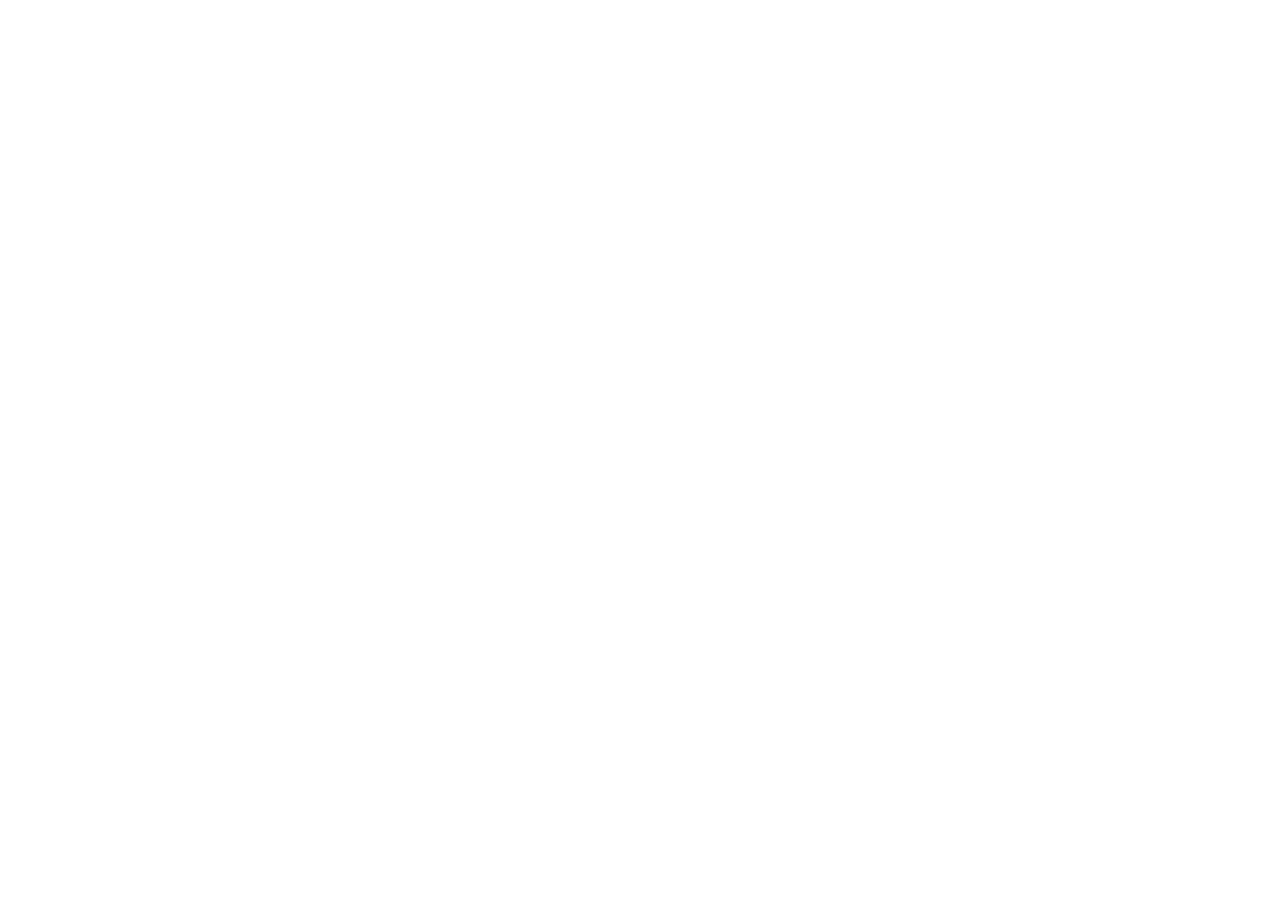
==== index.html @ 3ffa1465 "creacion del primer index" ====
<!DOCTYPE html>
<html lang="en">
<head>
    <meta charset="UTF-8">
    <meta name="viewport" content="width=device-width, initial-scale=1.0">

    <!-- Latest compiled and minified CSS -->
<link href="https://cdn.jsdelivr.net/npm/bootstrap@5.3.2/dist/css/bootstrap.min.css" rel="stylesheet">

<!-- Latest compiled JavaScript -->
<script src="https://cdn.jsdelivr.net/npm/bootstrap@5.3.2/dist/js/bootstrap.bundle.min.js"></script>

    <title>Pagina_1</title>
</head>
<body>
    
</body>
</html>
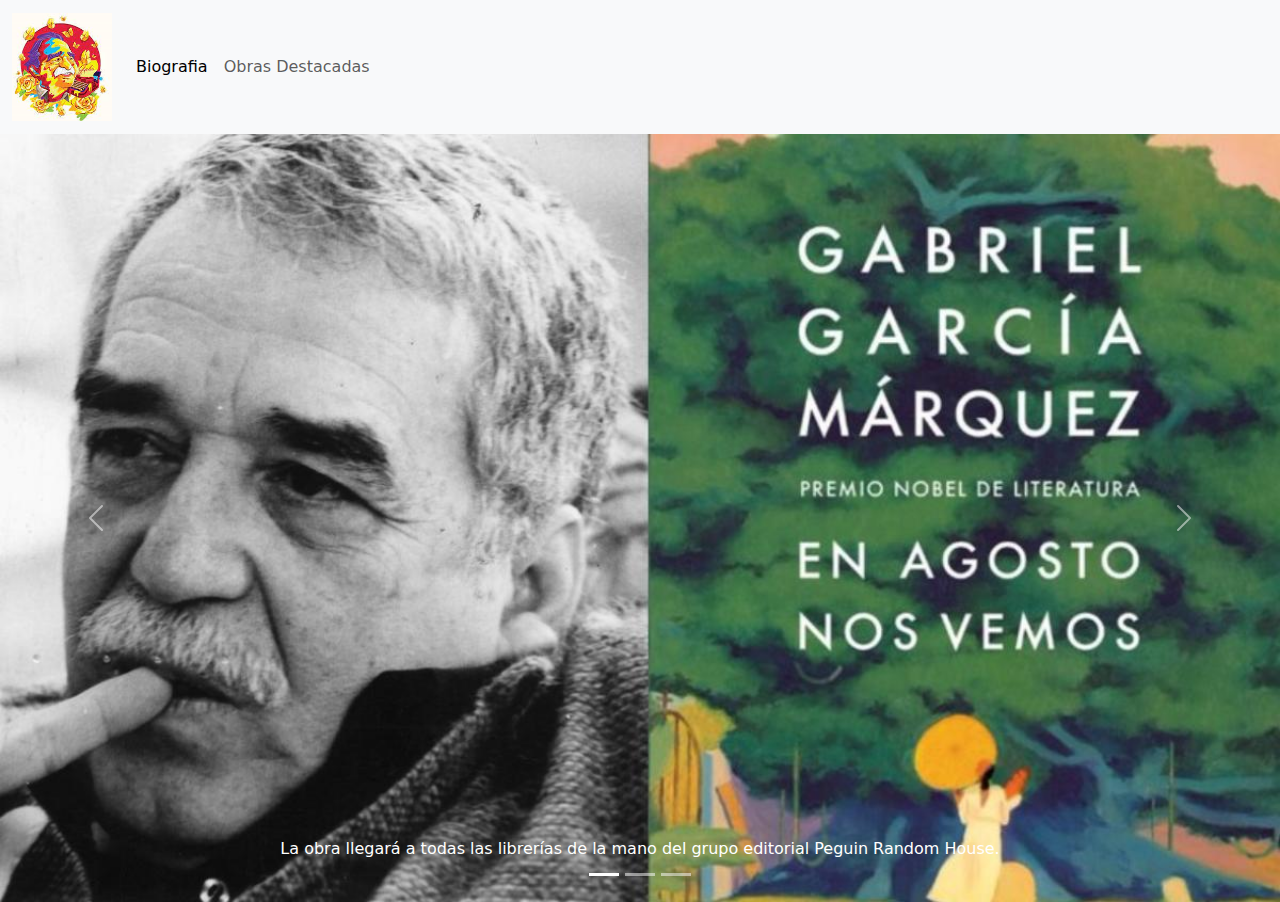
==== commit 4e6ef016: "Se agrega contenido al index y se crea el navbar" ====
--- a/index.html
+++ b/index.html
@@ -10,9 +10,74 @@
 <!-- Latest compiled JavaScript -->
 <script src="https://cdn.jsdelivr.net/npm/bootstrap@5.3.2/dist/js/bootstrap.bundle.min.js"></script>
 
-    <title>Pagina_1</title>
+    <title>Biografia Gabo</title>
 </head>
 <body>
-    
+    <nav class="navbar navbar-expand-lg navbar-light bg-body-tertiary">
+        <div class="container-fluid">
+          <a class="navbar-brand" href="index.html"><img src="img/gabo.png" alt="10" width="100" ></a>
+          <button
+            data-mdb-collapse-init
+            class="navbar-toggler"
+            type="button"
+            data-mdb-target="#navbarNavAltMarkup"
+            aria-controls="navbarNavAltMarkup"
+            aria-expanded="false"
+            aria-label="Toggle navigation"
+          >
+            <i class="fas fa-bars"></i>
+          </button>
+          <div class="collapse navbar-collapse" id="navbarNavAltMarkup">
+            <div class="navbar-nav">
+              <a class="nav-link active" aria-current="page" href="#">Biografia</a>
+              <a class="nav-link" href="#">Obras Destacadas</a>
+            </div>
+          </div>
+        </div>
+      </nav>
+
+<!-- Carousel -->
+<div id="demo" class="carousel slide" data-bs-ride="carousel" >
+
+    <!-- Indicators/dots -->
+    <div class="carousel-indicators">
+      <button type="button" data-bs-target="#demo" data-bs-slide-to="0" class="active" ></button>
+      <button type="button" data-bs-target="#demo" data-bs-slide-to="1"></button>
+      <button type="button" data-bs-target="#demo" data-bs-slide-to="2"></button>
+    </div>
+  
+    <!-- The slideshow/carousel -->
+    <div class="carousel-inner">
+      <div class="carousel-item active">
+        <a   href="https://www.eltiempo.com/cultura/gente/legado-de-gabriel-garcia-marquez-se-estrenara-en-agosto-nos-vemos-859445">
+        <img src="img/gaboNot1.jpeg" alt="La obra llegará a todas las librerías de la mano del grupo editorial Peguin Random House." class="d-block w-100" >
+        <span class="carousel-caption btn btn-line-Secondary">La obra llegará a todas las librerías de la mano del grupo editorial Peguin Random House.</span>
+      
+    </a> 
+      </div>
+      <div class="carousel-item">
+        <a href="https://www.senalcolombia.tv/cultura/gabriel-garcia-marquez-galeon-san-jose"> 
+          <img src="img/gaboNot2.jpg"  alt="Gabo se anticipó 30 años al hallazgo del Galeón San José" class="d-block w-100">
+          <span class="carousel-caption">Gabo se anticipó 30 años al hallazgo del Galeón San José</span>
+        </a>
+       
+      </div>
+      <div class="carousel-item">
+        <a href="https://hjck.com/libros/la-torre-colpatria-se-viste-de-realismo-magico-asi-anunciaran-la-novela-postuma-de-garcia-marquez-rg10"> 
+          <img src="img/descarga.jpg"  alt="Gabo se anticipó 30 años al hallazgo del Galeón San José" class="d-block w-100">
+          <span class="carousel-caption">La Torre Colpatria se viste de realismo mágico: así anunciarán la novela póstuma de García Márquez</span>
+        </a>
+      </div>
+    </div>
+  
+    <!-- Left and right controls/icons -->
+    <button class="carousel-control-prev" type="button" data-bs-target="#demo" data-bs-slide="prev">
+      <span class="carousel-control-prev-icon"></span>
+    </button>
+    <button class="carousel-control-next" type="button" data-bs-target="#demo" data-bs-slide="next">
+      <span class="carousel-control-next-icon"></span>
+    </button>
+  </div>
+
 </body>
 </html>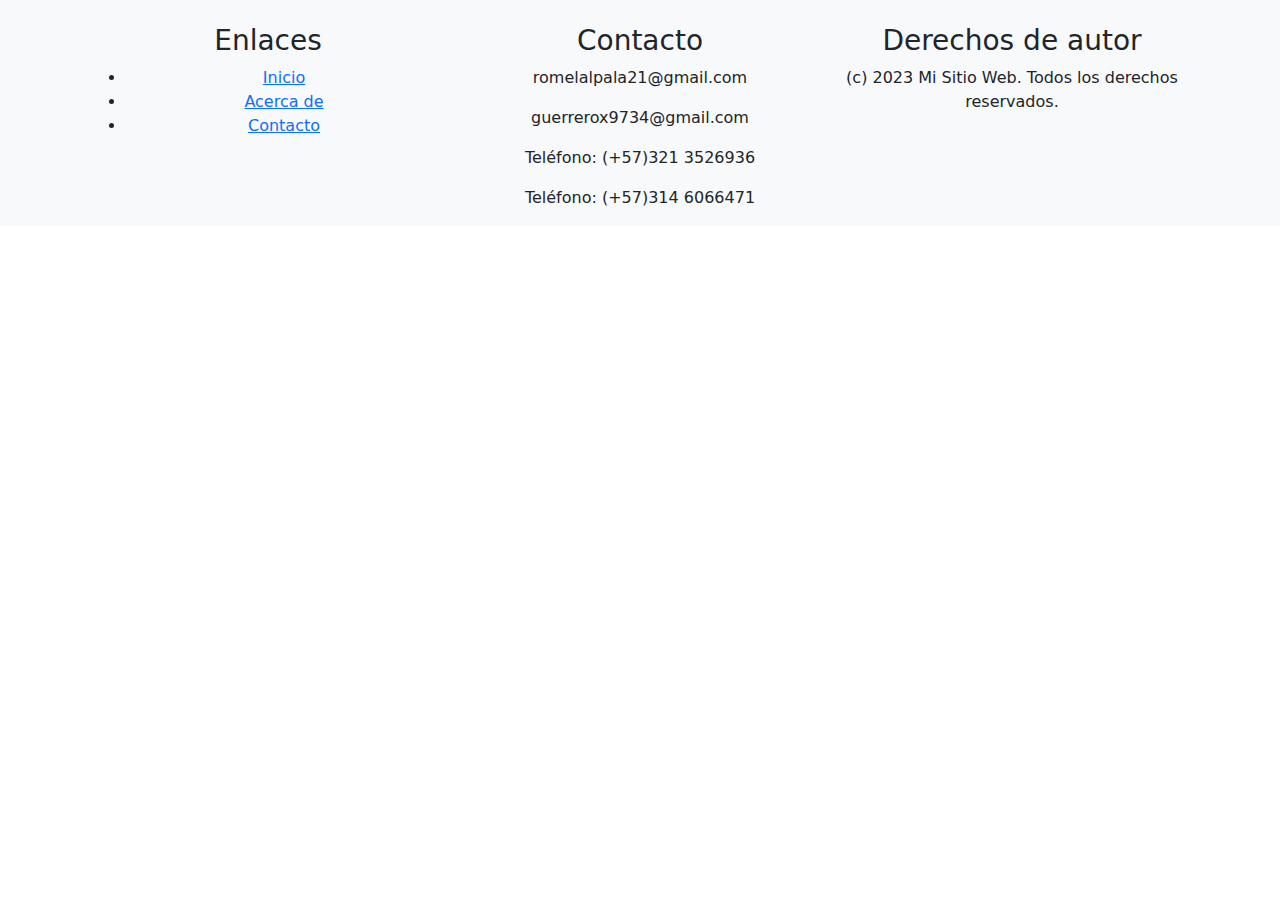
==== commit c223e260: "se crea el footer, con direccion de contacto  y enlaces" ====
--- a/index.html
+++ b/index.html
@@ -10,74 +10,36 @@
 <!-- Latest compiled JavaScript -->
 <script src="https://cdn.jsdelivr.net/npm/bootstrap@5.3.2/dist/js/bootstrap.bundle.min.js"></script>
 
-    <title>Biografia Gabo</title>
+    <title>Pagina_1</title>
 </head>
 <body>
-    <nav class="navbar navbar-expand-lg navbar-light bg-body-tertiary">
-        <div class="container-fluid">
-          <a class="navbar-brand" href="index.html"><img src="img/gabo.png" alt="10" width="100" ></a>
-          <button
-            data-mdb-collapse-init
-            class="navbar-toggler"
-            type="button"
-            data-mdb-target="#navbarNavAltMarkup"
-            aria-controls="navbarNavAltMarkup"
-            aria-expanded="false"
-            aria-label="Toggle navigation"
-          >
-            <i class="fas fa-bars"></i>
-          </button>
-          <div class="collapse navbar-collapse" id="navbarNavAltMarkup">
-            <div class="navbar-nav">
-              <a class="nav-link active" aria-current="page" href="#">Biografia</a>
-              <a class="nav-link" href="#">Obras Destacadas</a>
+    
+    
+    <footer class="bg-body-tertiary text-center">
+        <!-- Grid container -->
+        <div class="container p-4 pb-0">
+          <div class="row">
+            <div class="col-lg-4">
+              <h3>Enlaces</h3>
+              <ul>
+                <li><a href="#">Inicio</a></li>
+                <li><a href="#">Acerca de</a></li>
+                <li><a href="#">Contacto</a></li>
+              </ul>
+            </div>
+            <div class="col-lg-4">
+              <h3>Contacto</h3>
+              <p>romelalpala21@gmail.com</p>
+              <p>guerrerox9734@gmail.com</p>
+              <p>Teléfono: (+57)321 3526936</p>
+              <p>Teléfono: (+57)314 6066471</p>
+            </div>
+            <div class="col-lg-4">
+              <h3>Derechos de autor</h3>
+              <p>(c) 2023 Mi Sitio Web. Todos los derechos reservados.</p>
             </div>
           </div>
         </div>
-      </nav>
-
-<!-- Carousel -->
-<div id="demo" class="carousel slide" data-bs-ride="carousel" >
-
-    <!-- Indicators/dots -->
-    <div class="carousel-indicators">
-      <button type="button" data-bs-target="#demo" data-bs-slide-to="0" class="active" ></button>
-      <button type="button" data-bs-target="#demo" data-bs-slide-to="1"></button>
-      <button type="button" data-bs-target="#demo" data-bs-slide-to="2"></button>
-    </div>
-  
-    <!-- The slideshow/carousel -->
-    <div class="carousel-inner">
-      <div class="carousel-item active">
-        <a   href="https://www.eltiempo.com/cultura/gente/legado-de-gabriel-garcia-marquez-se-estrenara-en-agosto-nos-vemos-859445">
-        <img src="img/gaboNot1.jpeg" alt="La obra llegará a todas las librerías de la mano del grupo editorial Peguin Random House." class="d-block w-100" >
-        <span class="carousel-caption btn btn-line-Secondary">La obra llegará a todas las librerías de la mano del grupo editorial Peguin Random House.</span>
-      
-    </a> 
-      </div>
-      <div class="carousel-item">
-        <a href="https://www.senalcolombia.tv/cultura/gabriel-garcia-marquez-galeon-san-jose"> 
-          <img src="img/gaboNot2.jpg"  alt="Gabo se anticipó 30 años al hallazgo del Galeón San José" class="d-block w-100">
-          <span class="carousel-caption">Gabo se anticipó 30 años al hallazgo del Galeón San José</span>
-        </a>
-       
-      </div>
-      <div class="carousel-item">
-        <a href="https://hjck.com/libros/la-torre-colpatria-se-viste-de-realismo-magico-asi-anunciaran-la-novela-postuma-de-garcia-marquez-rg10"> 
-          <img src="img/descarga.jpg"  alt="Gabo se anticipó 30 años al hallazgo del Galeón San José" class="d-block w-100">
-          <span class="carousel-caption">La Torre Colpatria se viste de realismo mágico: así anunciarán la novela póstuma de García Márquez</span>
-        </a>
-      </div>
-    </div>
-  
-    <!-- Left and right controls/icons -->
-    <button class="carousel-control-prev" type="button" data-bs-target="#demo" data-bs-slide="prev">
-      <span class="carousel-control-prev-icon"></span>
-    </button>
-    <button class="carousel-control-next" type="button" data-bs-target="#demo" data-bs-slide="next">
-      <span class="carousel-control-next-icon"></span>
-    </button>
-  </div>
-
+      </footer>
 </body>
 </html>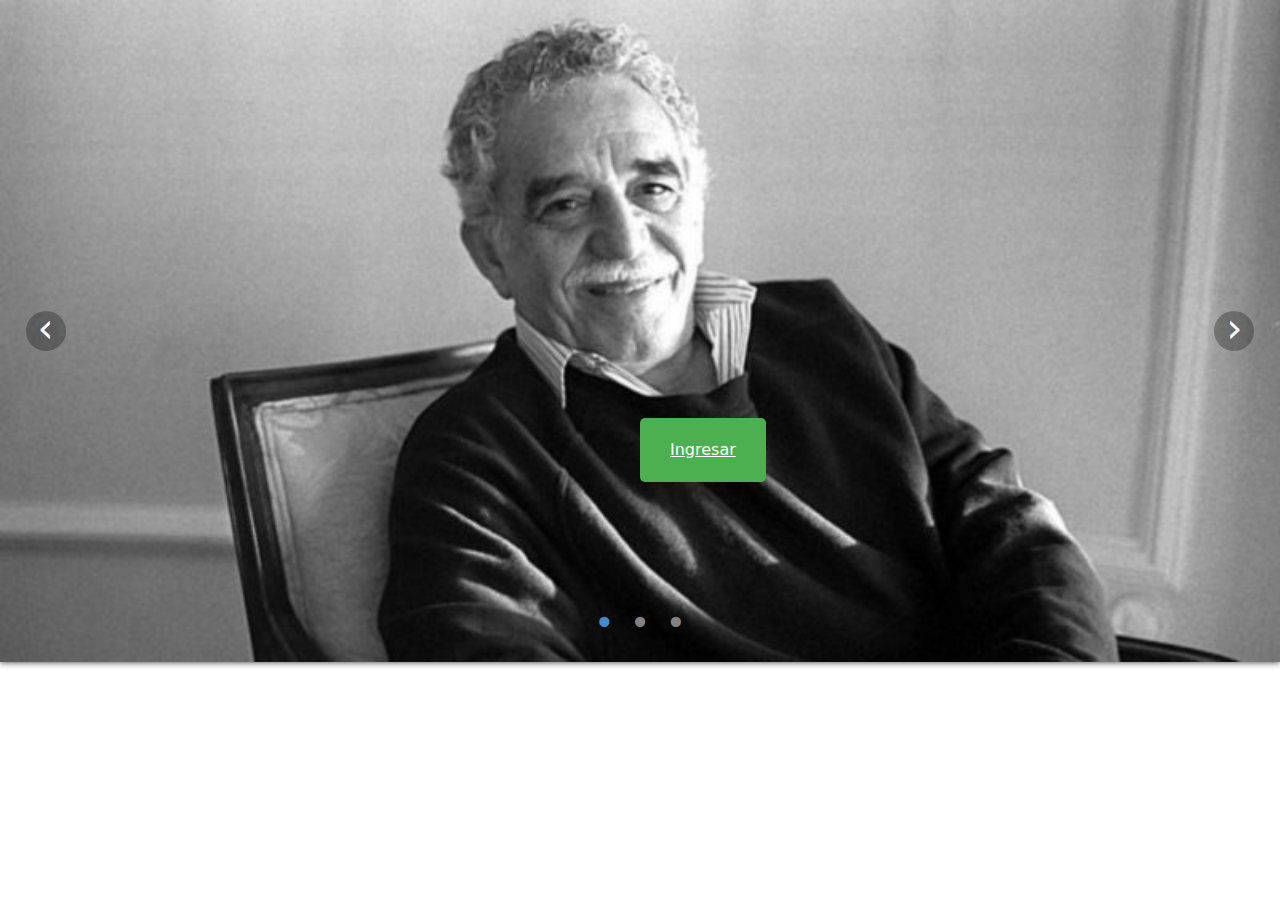
==== commit 379488c4: "se crea la pagina inicial con estilos en css" ====
--- a/index.html
+++ b/index.html
@@ -9,37 +9,51 @@
 
 <!-- Latest compiled JavaScript -->
 <script src="https://cdn.jsdelivr.net/npm/bootstrap@5.3.2/dist/js/bootstrap.bundle.min.js"></script>
+<link href="estilos.css" rel="stylesheet">
 
     <title>Pagina_1</title>
 </head>
+
 <body>
     
-    
-    <footer class="bg-body-tertiary text-center">
-        <!-- Grid container -->
-        <div class="container p-4 pb-0">
-          <div class="row">
-            <div class="col-lg-4">
-              <h3>Enlaces</h3>
-              <ul>
-                <li><a href="#">Inicio</a></li>
-                <li><a href="#">Acerca de</a></li>
-                <li><a href="#">Contacto</a></li>
-              </ul>
+    <div class="slide">
+            <div class="slide-inner">
+                <input class="slide-open" type="radio" id="slide-1" 
+                      name="slide" aria-hidden="true" hidden="" checked="checked">
+                <div class="slide-item">
+                    <img src="imagenes/imagen_1.jpg">
+                </div>
+                <input class="slide-open" type="radio" id="slide-2" 
+                      name="slide" aria-hidden="true" hidden="">
+                <div class="slide-item">
+                    <img src="imagenes/imagen_2.jpg">
+                </div>
+                <input class="slide-open" type="radio" id="slide-3" 
+                      name="slide" aria-hidden="true" hidden="">
+                <div class="slide-item">
+                    <img src="imagenes/imagen_3.jpg">
+                </div>
+                <label for="slide-3" class="slide-control prev control-1">‹</label>
+                <label for="slide-2" class="slide-control next control-1">›</label>
+                <label for="slide-1" class="slide-control prev control-2">‹</label>
+                <label for="slide-3" class="slide-control next control-2">›</label>
+                <label for="slide-2" class="slide-control prev control-3">‹</label>
+                <label for="slide-1" class="slide-control next control-3">›</label>
+                <ol class="slide-indicador">
+                    <li>
+                        <label for="slide-1" class="slide-circulo">•</label>
+                    </li>
+                    <li>
+                        <label for="slide-2" class="slide-circulo">•</label>
+                    </li>
+                    <li>
+                        <label for="slide-3" class="slide-circulo">•</label>
+                    </li>
+                </ol>
             </div>
-            <div class="col-lg-4">
-              <h3>Contacto</h3>
-              <p>romelalpala21@gmail.com</p>
-              <p>guerrerox9734@gmail.com</p>
-              <p>Teléfono: (+57)321 3526936</p>
-              <p>Teléfono: (+57)314 6066471</p>
-            </div>
-            <div class="col-lg-4">
-              <h3>Derechos de autor</h3>
-              <p>(c) 2023 Mi Sitio Web. Todos los derechos reservados.</p>
-            </div>
-          </div>
         </div>
-      </footer>
+      <div class="contenedor_general">
+        <a type="button" value="Ingresar" class="my-button" href="biografia.html" >Ingresar</a>
+    </div>  
 </body>
 </html>--- a/estilos.css
+++ b/estilos.css
@@ -0,0 +1,132 @@
+.contenedor_general{
+        
+    display: flex;
+    justify-content: center;
+    position: absolute;
+    top: 50%;
+    left: 50%;
+    transform: translate(0, -50%);
+}
+
+.my-button {
+padding: 20px 30px;
+background-color: #4CAF50;
+color: white;
+border: none;
+border-radius: 5px;
+cursor: pointer;
+
+}
+.my-button:hover {
+background-color: #45a049;
+}
+.my-button:active {
+background-color: #3e8e41;
+}
+
+.slide {
+            position: relative;
+            box-shadow: 0px 1px 6px rgba(0, 0, 0, 0.64);
+            
+        }
+        .slide-inner {
+            position: relative;
+            overflow: hidden;
+            width: 100%;
+            height: calc( 70% );
+        }
+        .slide-open:checked + .slide-item {
+            position: static;
+            opacity: 100;
+        }
+        .slide-item {
+            position: absolute;
+            opacity: 0;
+            -webkit-transition: opacity 0.6s ease-out;
+            transition: opacity 0.6s ease-out;
+        }
+        .slide-item img {
+            display: block;
+            height: 90%;
+            width: 100%;
+            max-width: 100%;
+        }
+        .slide-control {
+            background: rgba(0, 0, 0, 0.28);
+            border-radius: 50%;
+            color: #fff;
+            cursor: pointer;
+            display: none;
+            font-size: 40px;
+            height: 40px;
+            line-height: 35px;
+            position: absolute;
+            top: 50%;
+            -webkit-transform: translate(0, -50%);
+            cursor: pointer;
+            -ms-transform: translate(0, -50%);
+            transform: translate(0, -50%);
+            text-align: center;
+            width: 40px;
+            z-index: 10;
+        }
+        .slide-control.prev {
+            left: 2%;
+        }
+        .slide-control.next {
+            right: 2%;
+        }
+        .slide-control:hover {
+            background: rgba(0, 0, 0, 0.8);
+            color: #aaaaaa;
+        }
+        #slide-1:checked ~ .control-1,
+        #slide-2:checked ~ .control-2,
+        #slide-3:checked ~ .control-3 {
+            display: block;
+        }
+        .slide-indicador {
+            list-style: none;
+            margin: 0;
+            padding: 0;
+            position: absolute;
+            bottom: 2%;
+            left: 0;
+            right: 0;
+            text-align: center;
+            z-index: 10;
+        }
+        .slide-indicador li {
+            display: inline-block;
+            margin: 0 5px;
+        }
+        .slide-circulo {
+            color: #828282;
+            cursor: pointer;
+            display: block;
+            font-size: 35px;
+        }
+        .slide-circulo:hover {
+            color: #aaaaaa;
+        }
+        #slide-1:checked ~ .control-1 ~ .slide-indicador 
+             li:nth-child(1) .slide-circulo,
+        #slide-2:checked ~ .control-2 ~ .slide-indicador 
+              li:nth-child(2) .slide-circulo,
+        #slide-3:checked ~ .control-3 ~ .slide-indicador 
+              li:nth-child(3) .slide-circulo {
+            color: #428bca;
+        }
+        #titulo {
+            width: 100%;
+            position: absolute;
+            padding: 0px;
+            margin: 0px auto;
+            text-align: center;
+            font-size: 27px;
+            color: rgba(255, 255, 255, 1);
+            font-family: 'Open Sans', sans-serif;
+            z-index: 9999;
+            text-shadow: 0px 1px 2px rgba(0, 0, 0, 0.33), 
+                 -1px 0px 2px rgba(255, 255, 255, 0);
+        }
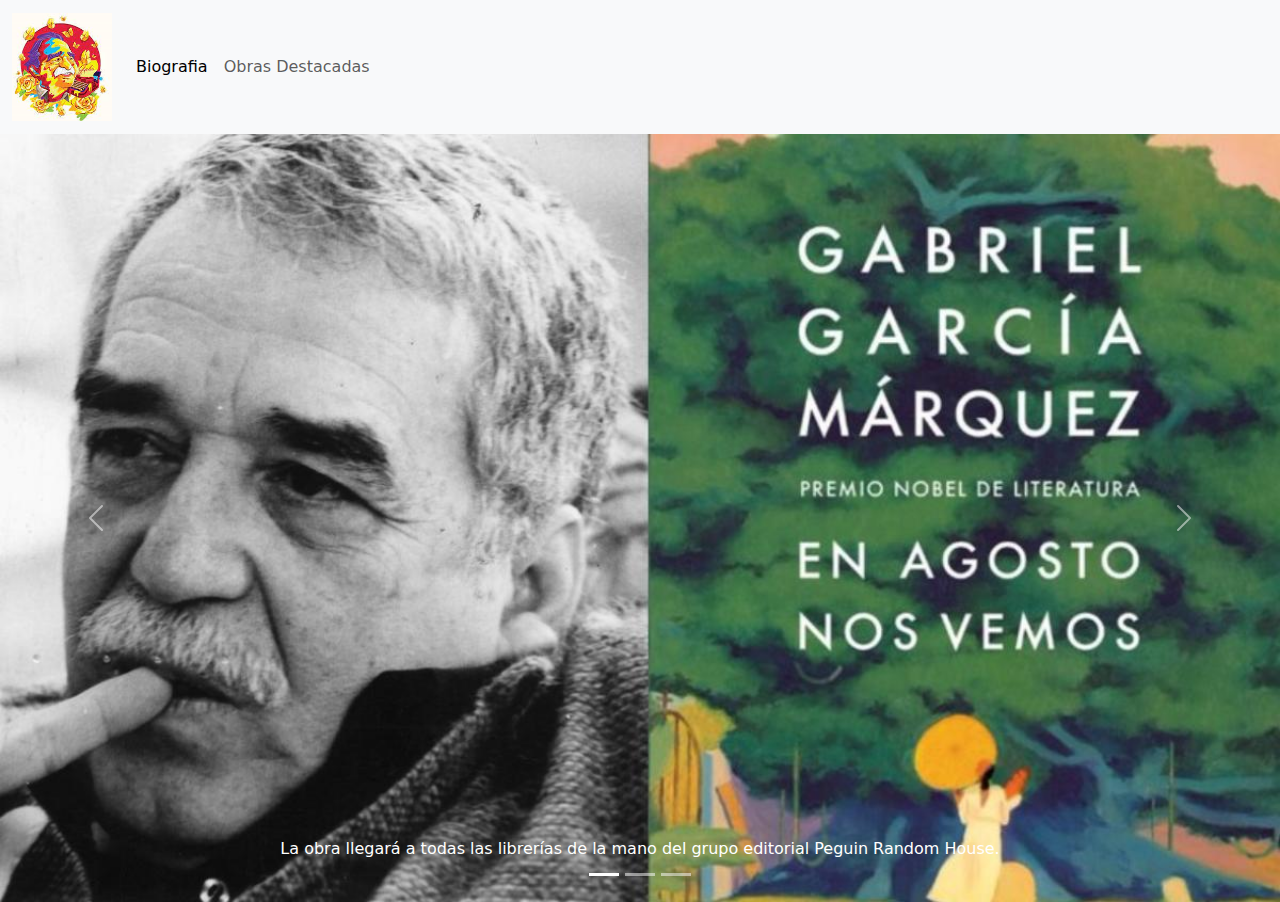
==== commit f1774fd4: "insercion de links" ====
--- a/index.html
+++ b/index.html
@@ -9,51 +9,75 @@
 
 <!-- Latest compiled JavaScript -->
 <script src="https://cdn.jsdelivr.net/npm/bootstrap@5.3.2/dist/js/bootstrap.bundle.min.js"></script>
-<link href="estilos.css" rel="stylesheet">
 
-    <title>Pagina_1</title>
+    <title>Biografia</title>
 </head>
+<body>
+    <nav class="navbar navbar-expand-lg navbar-light bg-body-tertiary">
+        <div class="container-fluid">
+          <a class="navbar-brand" href="index.html"><img src="img/gabo.png" alt="10" width="100" ></a>
+          <button
+            data-mdb-collapse-init
+            class="navbar-toggler"
+            type="button"
+            data-mdb-target="#navbarNavAltMarkup"
+            aria-controls="navbarNavAltMarkup"
+            aria-expanded="false"
+            aria-label="Toggle navigation"
+          >
+            <i class="fas fa-bars"></i>
+          </button>
+          <div class="collapse navbar-collapse" id="navbarNavAltMarkup">
+            <div class="navbar-nav">
+              <a class="nav-link active" aria-current="page" href="biografia.html">Biografia</a>
+              <a class="nav-link" href="obrDest.html">Obras Destacadas</a>
+            </div>
+          </div>
+        </div>
+      </nav>
 
-<body>
-    
-    <div class="slide">
-            <div class="slide-inner">
-                <input class="slide-open" type="radio" id="slide-1" 
-                      name="slide" aria-hidden="true" hidden="" checked="checked">
-                <div class="slide-item">
-                    <img src="imagenes/imagen_1.jpg">
-                </div>
-                <input class="slide-open" type="radio" id="slide-2" 
-                      name="slide" aria-hidden="true" hidden="">
-                <div class="slide-item">
-                    <img src="imagenes/imagen_2.jpg">
-                </div>
-                <input class="slide-open" type="radio" id="slide-3" 
-                      name="slide" aria-hidden="true" hidden="">
-                <div class="slide-item">
-                    <img src="imagenes/imagen_3.jpg">
-                </div>
-                <label for="slide-3" class="slide-control prev control-1">‹</label>
-                <label for="slide-2" class="slide-control next control-1">›</label>
-                <label for="slide-1" class="slide-control prev control-2">‹</label>
-                <label for="slide-3" class="slide-control next control-2">›</label>
-                <label for="slide-2" class="slide-control prev control-3">‹</label>
-                <label for="slide-1" class="slide-control next control-3">›</label>
-                <ol class="slide-indicador">
-                    <li>
-                        <label for="slide-1" class="slide-circulo">•</label>
-                    </li>
-                    <li>
-                        <label for="slide-2" class="slide-circulo">•</label>
-                    </li>
-                    <li>
-                        <label for="slide-3" class="slide-circulo">•</label>
-                    </li>
-                </ol>
-            </div>
-        </div>
-      <div class="contenedor_general">
-        <a type="button" value="Ingresar" class="my-button" href="biografia.html" >Ingresar</a>
-    </div>  
+<!-- Carousel -->
+<div id="demo" class="carousel slide" data-bs-ride="carousel" >
+
+    <!-- Indicators/dots -->
+    <div class="carousel-indicators">
+      <button type="button" data-bs-target="#demo" data-bs-slide-to="0" class="active" ></button>
+      <button type="button" data-bs-target="#demo" data-bs-slide-to="1"></button>
+      <button type="button" data-bs-target="#demo" data-bs-slide-to="2"></button>
+    </div>
+  
+    <!-- The slideshow/carousel -->
+    <div class="carousel-inner">
+      <div class="carousel-item active">
+        <a   href="https://www.eltiempo.com/cultura/gente/legado-de-gabriel-garcia-marquez-se-estrenara-en-agosto-nos-vemos-859445">
+        <img src="img/gaboNot1.jpeg" alt="La obra llegará a todas las librerías de la mano del grupo editorial Peguin Random House." class="d-block w-100" >
+        <span class="carousel-caption btn btn-line-Secondary">La obra llegará a todas las librerías de la mano del grupo editorial Peguin Random House.</span>
+      
+    </a> 
+      </div>
+      <div class="carousel-item">
+        <a href="https://www.senalcolombia.tv/cultura/gabriel-garcia-marquez-galeon-san-jose"> 
+          <img src="img/gaboNot2.jpg"  alt="Gabo se anticipó 30 años al hallazgo del Galeón San José" class="d-block w-100">
+          <span class="carousel-caption">Gabo se anticipó 30 años al hallazgo del Galeón San José</span>
+        </a>
+       
+      </div>
+      <div class="carousel-item">
+        <a href="https://hjck.com/libros/la-torre-colpatria-se-viste-de-realismo-magico-asi-anunciaran-la-novela-postuma-de-garcia-marquez-rg10"> 
+          <img src="img/descarga.jpg"  alt="Gabo se anticipó 30 años al hallazgo del Galeón San José" class="d-block w-100">
+          <span class="carousel-caption">La Torre Colpatria se viste de realismo mágico: así anunciarán la novela póstuma de García Márquez</span>
+        </a>
+      </div>
+    </div>
+  
+    <!-- Left and right controls/icons -->
+    <button class="carousel-control-prev" type="button" data-bs-target="#demo" data-bs-slide="prev">
+      <span class="carousel-control-prev-icon"></span>
+    </button>
+    <button class="carousel-control-next" type="button" data-bs-target="#demo" data-bs-slide="next">
+      <span class="carousel-control-next-icon"></span>
+    </button>
+  </div>
+
 </body>
 </html>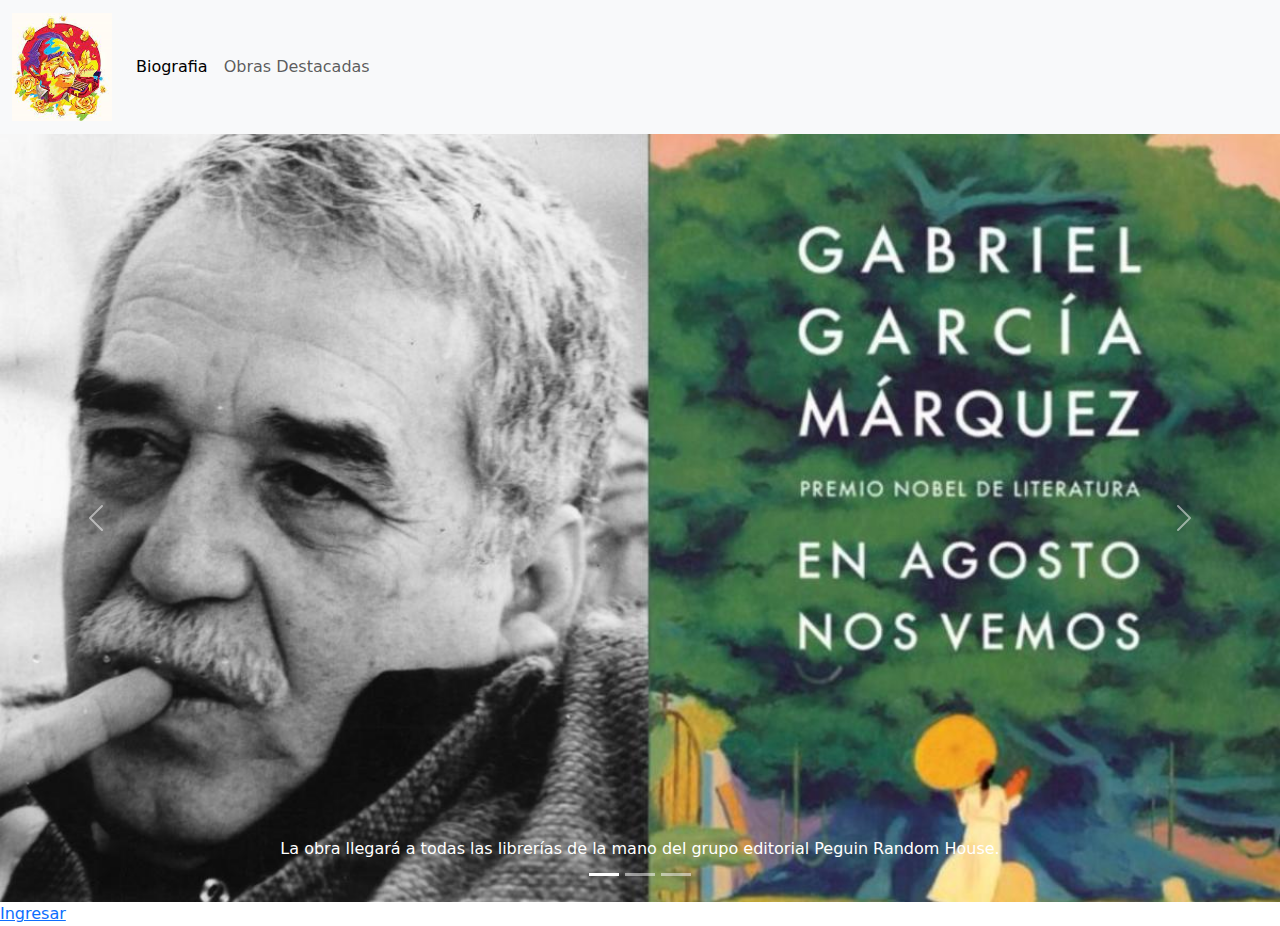
==== commit 113349e7: "insercion de boton" ====
--- a/index.html
+++ b/index.html
@@ -78,6 +78,8 @@
       <span class="carousel-control-next-icon"></span>
     </button>
   </div>
-
+  <div class="contenedor_general">
+    <a type="button" value="Ingresar" class="my-button" href="biografia.html" >Ingresar</a>
+</div>  
 </body>
 </html>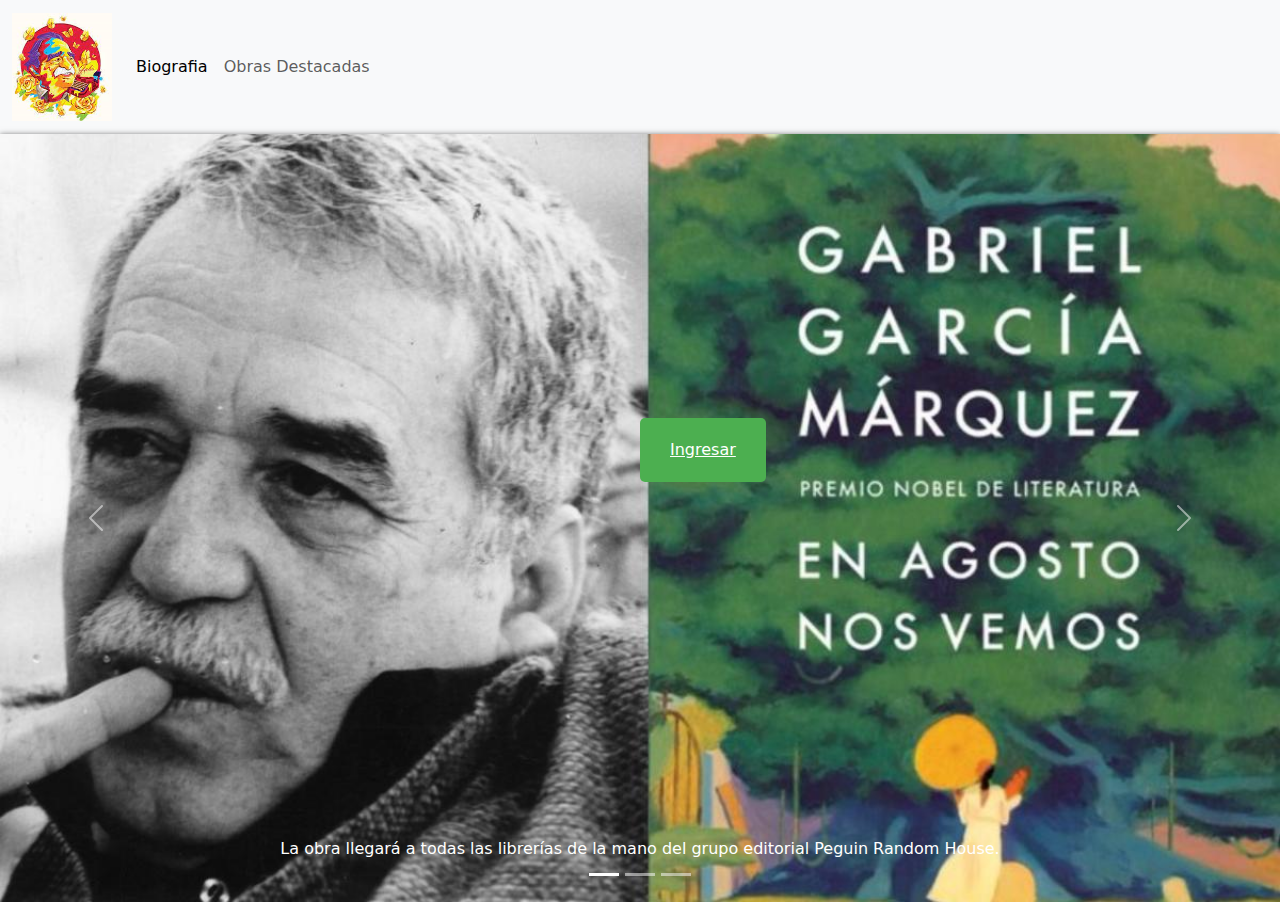
==== commit 2a6d597b: "se resuelve conflicto entre index y nabvar" ====
--- a/index.html
+++ b/index.html
@@ -9,9 +9,11 @@
 
 <!-- Latest compiled JavaScript -->
 <script src="https://cdn.jsdelivr.net/npm/bootstrap@5.3.2/dist/js/bootstrap.bundle.min.js"></script>
+<link href="estilos.css" rel="stylesheet">
 
     <title>Biografia</title>
 </head>
+
 <body>
     <nav class="navbar navbar-expand-lg navbar-light bg-body-tertiary">
         <div class="container-fluid">
--- a/estilos.css
+++ b/estilos.css
@@ -0,0 +1,132 @@
+.contenedor_general{
+        
+    display: flex;
+    justify-content: center;
+    position: absolute;
+    top: 50%;
+    left: 50%;
+    transform: translate(0, -50%);
+}
+
+.my-button {
+padding: 20px 30px;
+background-color: #4CAF50;
+color: white;
+border: none;
+border-radius: 5px;
+cursor: pointer;
+
+}
+.my-button:hover {
+background-color: #45a049;
+}
+.my-button:active {
+background-color: #3e8e41;
+}
+
+.slide {
+            position: relative;
+            box-shadow: 0px 1px 6px rgba(0, 0, 0, 0.64);
+            
+        }
+        .slide-inner {
+            position: relative;
+            overflow: hidden;
+            width: 100%;
+            height: calc( 70% );
+        }
+        .slide-open:checked + .slide-item {
+            position: static;
+            opacity: 100;
+        }
+        .slide-item {
+            position: absolute;
+            opacity: 0;
+            -webkit-transition: opacity 0.6s ease-out;
+            transition: opacity 0.6s ease-out;
+        }
+        .slide-item img {
+            display: block;
+            height: 90%;
+            width: 100%;
+            max-width: 100%;
+        }
+        .slide-control {
+            background: rgba(0, 0, 0, 0.28);
+            border-radius: 50%;
+            color: #fff;
+            cursor: pointer;
+            display: none;
+            font-size: 40px;
+            height: 40px;
+            line-height: 35px;
+            position: absolute;
+            top: 50%;
+            -webkit-transform: translate(0, -50%);
+            cursor: pointer;
+            -ms-transform: translate(0, -50%);
+            transform: translate(0, -50%);
+            text-align: center;
+            width: 40px;
+            z-index: 10;
+        }
+        .slide-control.prev {
+            left: 2%;
+        }
+        .slide-control.next {
+            right: 2%;
+        }
+        .slide-control:hover {
+            background: rgba(0, 0, 0, 0.8);
+            color: #aaaaaa;
+        }
+        #slide-1:checked ~ .control-1,
+        #slide-2:checked ~ .control-2,
+        #slide-3:checked ~ .control-3 {
+            display: block;
+        }
+        .slide-indicador {
+            list-style: none;
+            margin: 0;
+            padding: 0;
+            position: absolute;
+            bottom: 2%;
+            left: 0;
+            right: 0;
+            text-align: center;
+            z-index: 10;
+        }
+        .slide-indicador li {
+            display: inline-block;
+            margin: 0 5px;
+        }
+        .slide-circulo {
+            color: #828282;
+            cursor: pointer;
+            display: block;
+            font-size: 35px;
+        }
+        .slide-circulo:hover {
+            color: #aaaaaa;
+        }
+        #slide-1:checked ~ .control-1 ~ .slide-indicador 
+             li:nth-child(1) .slide-circulo,
+        #slide-2:checked ~ .control-2 ~ .slide-indicador 
+              li:nth-child(2) .slide-circulo,
+        #slide-3:checked ~ .control-3 ~ .slide-indicador 
+              li:nth-child(3) .slide-circulo {
+            color: #428bca;
+        }
+        #titulo {
+            width: 100%;
+            position: absolute;
+            padding: 0px;
+            margin: 0px auto;
+            text-align: center;
+            font-size: 27px;
+            color: rgba(255, 255, 255, 1);
+            font-family: 'Open Sans', sans-serif;
+            z-index: 9999;
+            text-shadow: 0px 1px 2px rgba(0, 0, 0, 0.33), 
+                 -1px 0px 2px rgba(255, 255, 255, 0);
+        }
